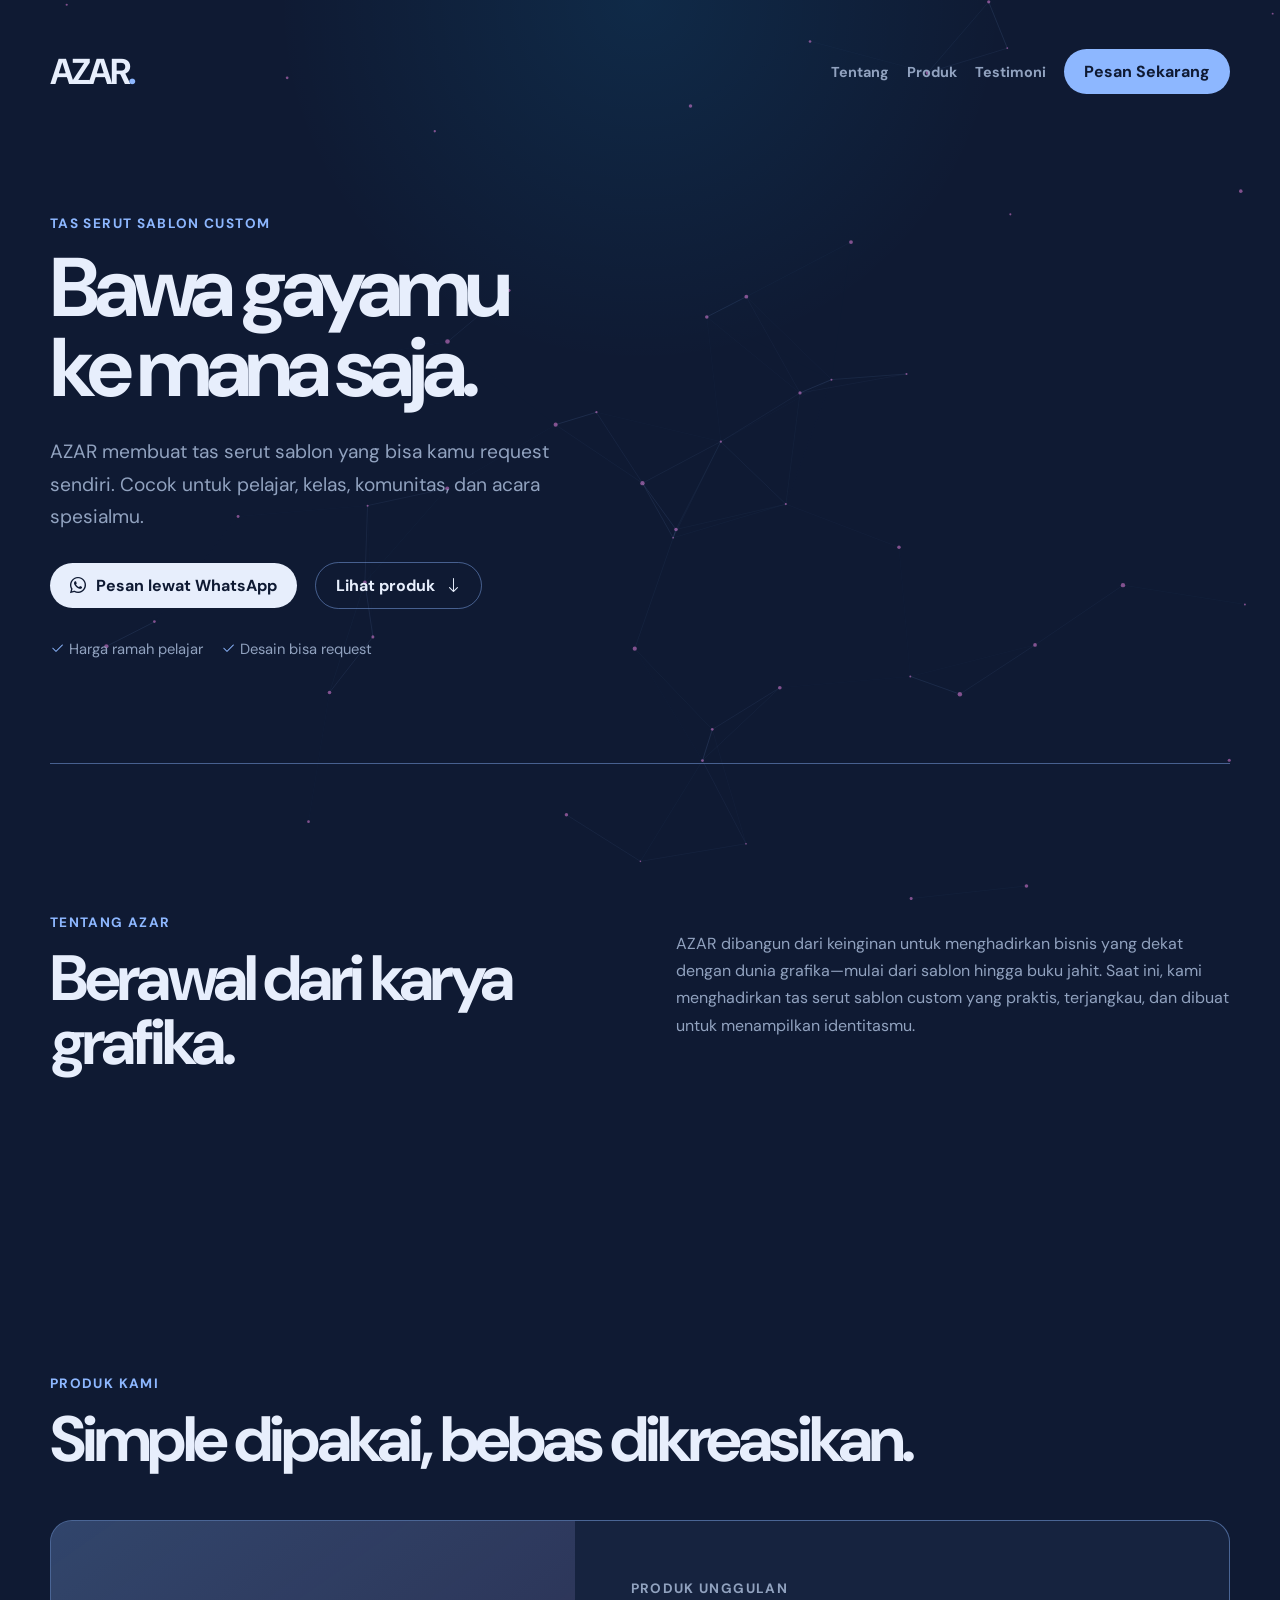
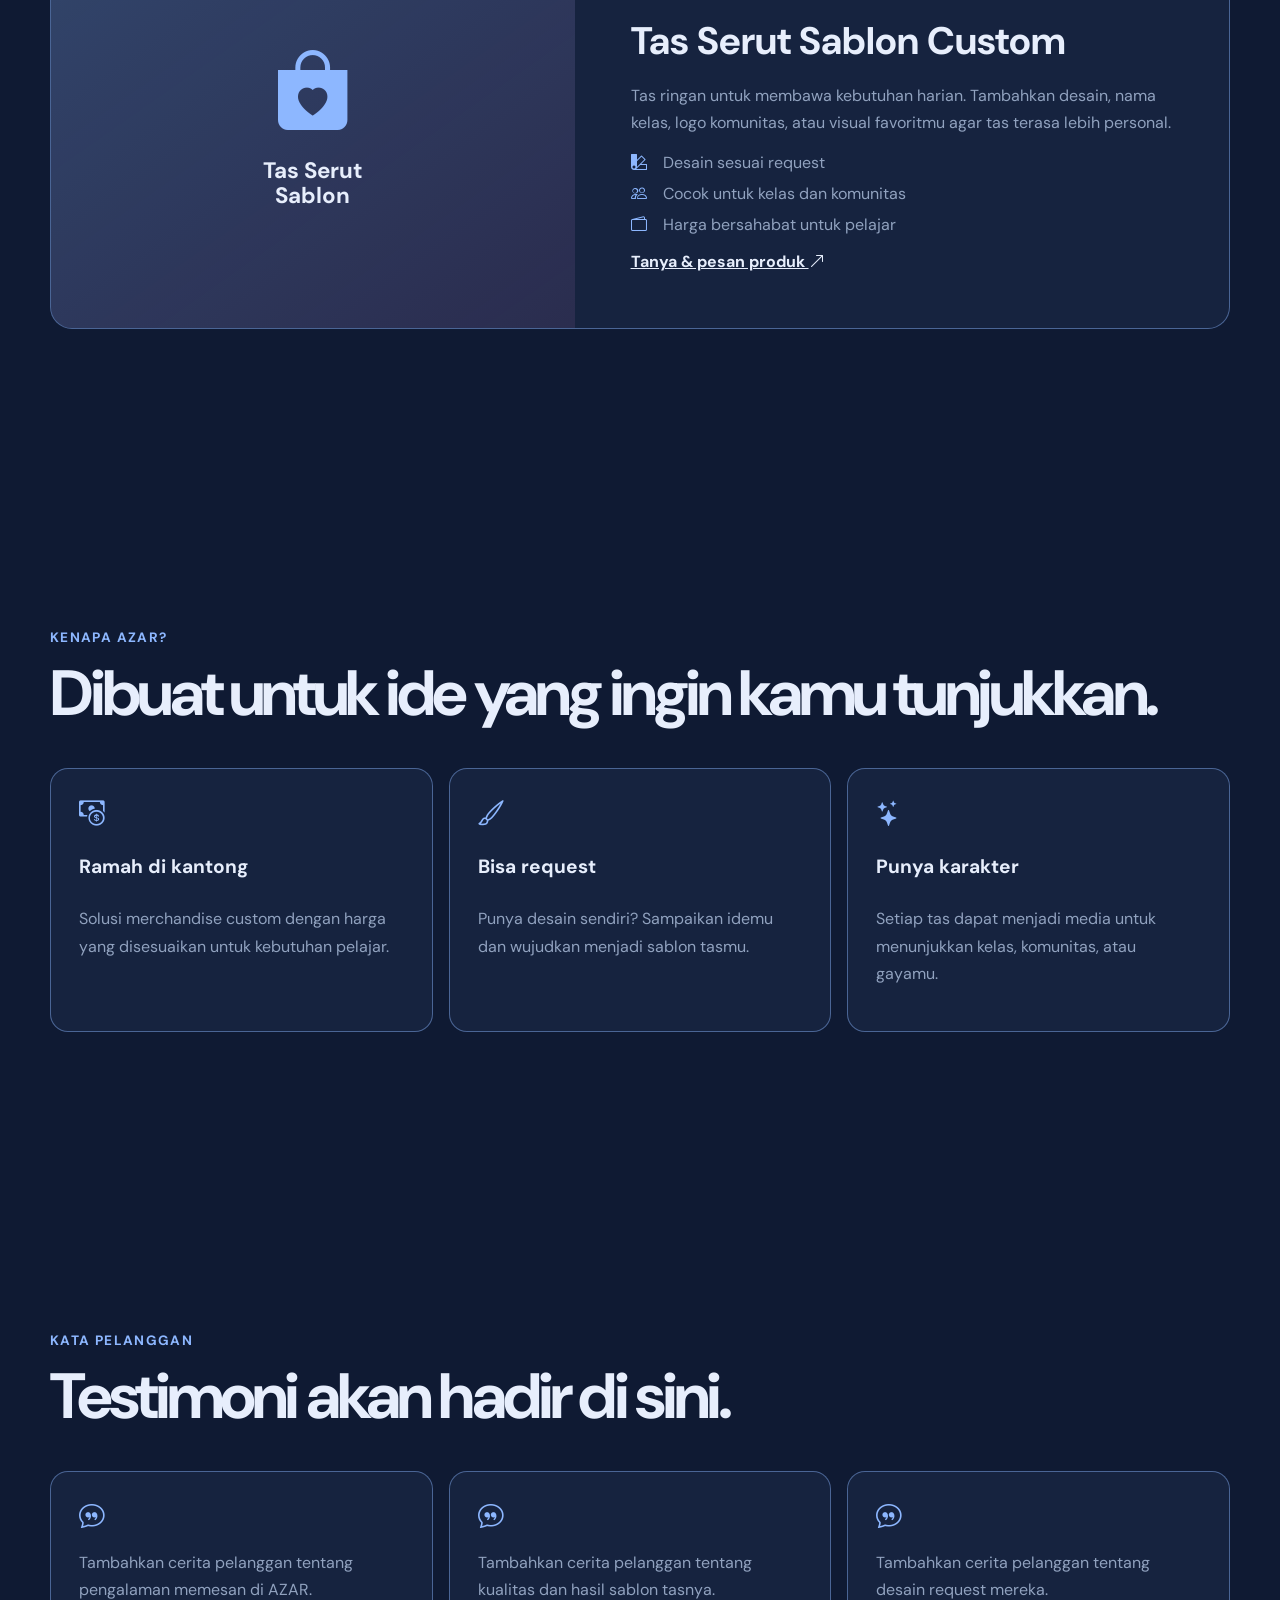
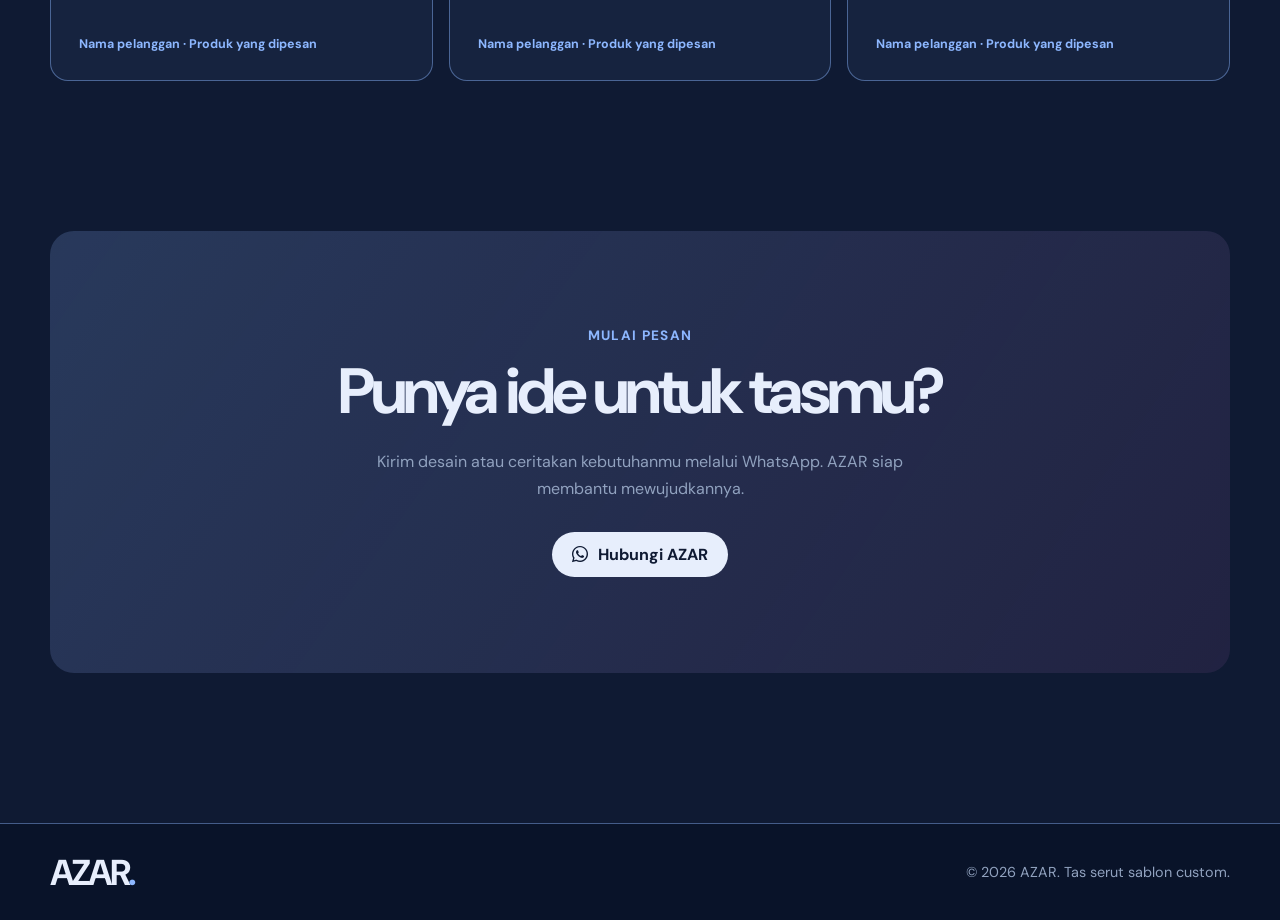
==== azar/index.html @ 1f80a258 "160926" ====
<!DOCTYPE html>
<html lang="id">
<head>
  <meta charset="UTF-8">
  <meta name="viewport" content="width=device-width, initial-scale=1.0">
  <meta name="description" content="AZAR — Tas serut sablon custom dengan harga ramah pelajar.">
  <link rel="icon" href="../img/XlogoPortofolio.svg">
  <link rel="preconnect" href="https://fonts.googleapis.com">
  <link rel="preconnect" href="https://fonts.gstatic.com" crossorigin>
  <link href="https://fonts.googleapis.com/css2?family=DM+Sans:wght@400;500;600;700&display=swap" rel="stylesheet">
  <link rel="stylesheet" href="https://cdn.jsdelivr.net/npm/bootstrap-icons@1.11.3/font/bootstrap-icons.min.css">
  <link rel="stylesheet" href="style.css">
  <title>AZAR — Tas Serut Sablon Custom</title>
</head>
<body>
  <canvas id="background-nodes" aria-hidden="true"></canvas>
  <header class="navbarcon">
    <a href="#beranda" class="brand-name" aria-label="AZAR beranda">AZAR<span>.</span></a>
    <nav class="navbar-actions" aria-label="Navigasi utama">
      <a class="nav-link" href="#tentang">Tentang</a>
      <a class="nav-link" href="#produk">Produk</a>
      <a class="nav-link" href="#testimoni">Testimoni</a>
      <a class="navbartext" href="https://wa.me/6280000000000" target="_blank" rel="noopener">Pesan Sekarang</a>
    </nav>
  </header>
  <main id="beranda">
    <section class="hero-promo">
      <div class="hero-promo__content">
        <p class="eyebrow">Tas serut sablon custom</p>
        <h1>Bawa gayamu<br>ke mana saja.</h1>
        <p class="description">AZAR membuat tas serut sablon yang bisa kamu request sendiri. Cocok untuk pelajar, kelas, komunitas, dan acara spesialmu.</p>
        <div class="actions"><a class="button-primary" href="https://wa.me/6280000000000" target="_blank" rel="noopener"><i class="bi bi-whatsapp"></i> Pesan lewat WhatsApp</a><a class="button-secondary" href="#produk">Lihat produk <i class="bi bi-arrow-down"></i></a></div>
        <ul class="points"><li><i class="bi bi-check2"></i> Harga ramah pelajar</li><li><i class="bi bi-check2"></i> Desain bisa request</li></ul>
      </div>
    </section>
    <section class="brand-story section" id="tentang"><div><p class="eyebrow">Tentang AZAR</p><h2>Berawal dari karya grafika.</h2></div><p>AZAR dibangun dari keinginan untuk menghadirkan bisnis yang dekat dengan dunia grafika—mulai dari sablon hingga buku jahit. Saat ini, kami menghadirkan tas serut sablon custom yang praktis, terjangkau, dan dibuat untuk menampilkan identitasmu.</p></section>
    <section class="section" id="produk"><p class="eyebrow">Produk kami</p><h2>Simple dipakai, bebas dikreasikan.</h2><div class="product-card"><div class="product-visual"><i class="bi bi-bag-heart-fill"></i><span>Tas Serut<br>Sablon</span></div><div class="product-content"><p class="eyebrow">Produk unggulan</p><h3>Tas Serut Sablon Custom</h3><p>Tas ringan untuk membawa kebutuhan harian. Tambahkan desain, nama kelas, logo komunitas, atau visual favoritmu agar tas terasa lebih personal.</p><ul><li><i class="bi bi-palette2"></i> Desain sesuai request</li><li><i class="bi bi-people"></i> Cocok untuk kelas dan komunitas</li><li><i class="bi bi-wallet2"></i> Harga bersahabat untuk pelajar</li></ul><a href="https://wa.me/6280000000000" target="_blank" rel="noopener">Tanya &amp; pesan produk <i class="bi bi-arrow-up-right"></i></a></div></div></section>
    <section class="section"><p class="eyebrow">Kenapa AZAR?</p><h2>Dibuat untuk ide yang ingin kamu tunjukkan.</h2><div class="grid benefits"><article><i class="bi bi-cash-coin"></i><h3>Ramah di kantong</h3><p>Solusi merchandise custom dengan harga yang disesuaikan untuk kebutuhan pelajar.</p></article><article><i class="bi bi-brush"></i><h3>Bisa request</h3><p>Punya desain sendiri? Sampaikan idemu dan wujudkan menjadi sablon tasmu.</p></article><article><i class="bi bi-stars"></i><h3>Punya karakter</h3><p>Setiap tas dapat menjadi media untuk menunjukkan kelas, komunitas, atau gayamu.</p></article></div></section>
    <section class="section testimonials" id="testimoni"><p class="eyebrow">Kata pelanggan</p><h2>Testimoni akan hadir di sini.</h2><div class="grid"><article><i class="bi bi-chat-quote"></i><p>Tambahkan cerita pelanggan tentang pengalaman memesan di AZAR.</p><span>Nama pelanggan · Produk yang dipesan</span></article><article><i class="bi bi-chat-quote"></i><p>Tambahkan cerita pelanggan tentang kualitas dan hasil sablon tasnya.</p><span>Nama pelanggan · Produk yang dipesan</span></article><article><i class="bi bi-chat-quote"></i><p>Tambahkan cerita pelanggan tentang desain request mereka.</p><span>Nama pelanggan · Produk yang dipesan</span></article></div></section>
    <section class="cta"><p class="eyebrow">Mulai pesan</p><h2>Punya ide untuk tasmu?</h2><p>Kirim desain atau ceritakan kebutuhanmu melalui WhatsApp. AZAR siap membantu mewujudkannya.</p><a class="button-primary" href="https://wa.me/6280000000000" target="_blank" rel="noopener"><i class="bi bi-whatsapp"></i> Hubungi AZAR</a></section>
  </main>
  <footer><div><a class="brand-name" href="#beranda">AZAR<span>.</span></a><p>© 2026 AZAR. Tas serut sablon custom.</p></div></footer>
  <script src="script.js"></script>
</body>
</html>
---- azar/style.css ----
:root{--bg:#0f1a33;--text:#e7eefc;--muted:#91a2bf;--accent:#8db7ff;--line:rgba(141,183,255,.45);font-family:"DM Sans",Arial,sans-serif}*{box-sizing:border-box}html{scroll-behavior:smooth}body{--scroll-y:0%;margin:0;color:var(--text);background:radial-gradient(520px circle at 50% var(--scroll-y),rgba(19,183,255,.1),transparent 70%),var(--bg);background-attachment:fixed}#background-nodes{position:fixed;inset:0;width:100%;height:100%;z-index:0;pointer-events:none}body>:not(#background-nodes){position:relative;z-index:1}.navbarcon,.hero-promo,.section,.cta,footer>div{width:min(1180px,calc(100% - 64px));margin-inline:auto}.navbarcon{padding:clamp(24px,4vw,48px) 0;display:flex;justify-content:space-between;align-items:center;gap:24px}.brand-name{color:var(--text);font-size:clamp(1.7rem,4vw,2.25rem);font-weight:700;letter-spacing:-.08em;text-decoration:none}.brand-name span,.eyebrow,.grid i,.points i{color:var(--accent)}.navbar-actions,.actions,.points{display:flex;align-items:center;gap:18px}.nav-link{color:var(--muted);font-size:.9rem;font-weight:700;text-decoration:none}.nav-link:hover{color:var(--text)}.navbartext,.button-primary,.button-secondary{display:inline-flex;align-items:center;justify-content:center;gap:10px;padding:12px 20px;border-radius:999px;font-weight:700;text-decoration:none}.navbartext{color:var(--bg);background:var(--accent)}.hero-promo{min-height:min(620px,calc(100vh - 130px));display:flex;align-items:center;padding:48px 0 80px}.hero-promo__content{max-width:760px}.eyebrow{margin:0 0 16px;font-size:.85rem;font-weight:700;letter-spacing:.1em;text-transform:uppercase}h1{margin:0;font-size:clamp(3.25rem,6.5vw,6.5rem);letter-spacing:-.075em;line-height:.96}.description{max-width:560px;margin:28px 0;color:var(--muted);font-size:clamp(1rem,1.7vw,1.2rem);line-height:1.7}.button-primary{color:var(--bg);background:var(--text)}.button-primary:hover{background:var(--accent)}.button-secondary{border:1px solid var(--line);color:var(--text)}.points{flex-wrap:wrap;padding:0;margin:30px 0 0;list-style:none;color:var(--muted);font-size:.92rem}.section{padding:clamp(80px,12vw,150px) 0}.section h2,.cta h2{margin:0;font-size:clamp(2.25rem,5vw,4.4rem);letter-spacing:-.06em;line-height:1}.brand-story{display:grid;grid-template-columns:.9fr 1fr;gap:clamp(36px,10vw,130px);border-top:1px solid var(--line)}.brand-story>p,.product-content>p,.grid p,.cta>p:not(.eyebrow){color:var(--muted);line-height:1.7}.product-card{display:grid;grid-template-columns:.8fr 1fr;margin-top:48px;overflow:hidden;border:1px solid var(--line);border-radius:22px;background:rgba(141,183,255,.06)}.product-visual{display:grid;min-height:360px;place-content:center;gap:14px;text-align:center;background:linear-gradient(145deg,rgba(141,183,255,.23),rgba(255,141,240,.09))}.product-visual i{color:var(--accent);font-size:5rem}.product-visual span{font-size:1.4rem;font-weight:700;line-height:1.1}.product-content{padding:clamp(28px,5vw,56px)}h3{font-size:clamp(1.5rem,3vw,2.6rem);margin:0}.product-content ul{display:grid;gap:10px;padding:0;list-style:none;color:var(--muted)}.product-content li i{display:inline-block;width:28px;color:var(--accent)}.product-content a{color:var(--text);font-weight:700}.grid{display:grid;grid-template-columns:repeat(3,1fr);gap:16px;margin-top:42px}.grid article{min-height:210px;padding:28px;border:1px solid var(--line);border-radius:18px;background:rgba(141,183,255,.06);display:flex;flex-direction:column}.grid i{font-size:1.6rem}.grid h3{margin:24px 0 10px;font-size:1.2rem}.grid span{margin-top:auto;color:var(--accent);font-size:.78rem;font-weight:700}.cta{margin-bottom:clamp(80px,12vw,150px);padding:clamp(48px,8vw,96px);border-radius:24px;background:linear-gradient(125deg,rgba(141,183,255,.2),rgba(255,141,240,.08));text-align:center}.cta>p:not(.eyebrow){max-width:570px;margin:24px auto 30px}footer{border-top:1px solid var(--line);background:rgba(4,12,30,.45)}footer>div{min-height:96px;display:flex;align-items:center;justify-content:space-between;gap:24px}footer p{color:var(--muted);font-size:.9rem}@media(max-width:760px){.navbarcon,.hero-promo,.section,.cta,footer>div{width:min(100% - 40px,620px)}.navbarcon{padding:24px 0}.nav-link{display:none}.hero-promo{min-height:auto;padding-top:48px}.brand-story,.product-card,.grid{grid-template-columns:1fr}.product-visual{min-height:250px}.cta{padding:40px 24px}footer>div{min-height:0;padding:24px 0;align-items:flex-start;flex-direction:column}}@media(max-width:380px){.navbarcon,.hero-promo,.section,.cta,footer>div{width:calc(100% - 32px)}}
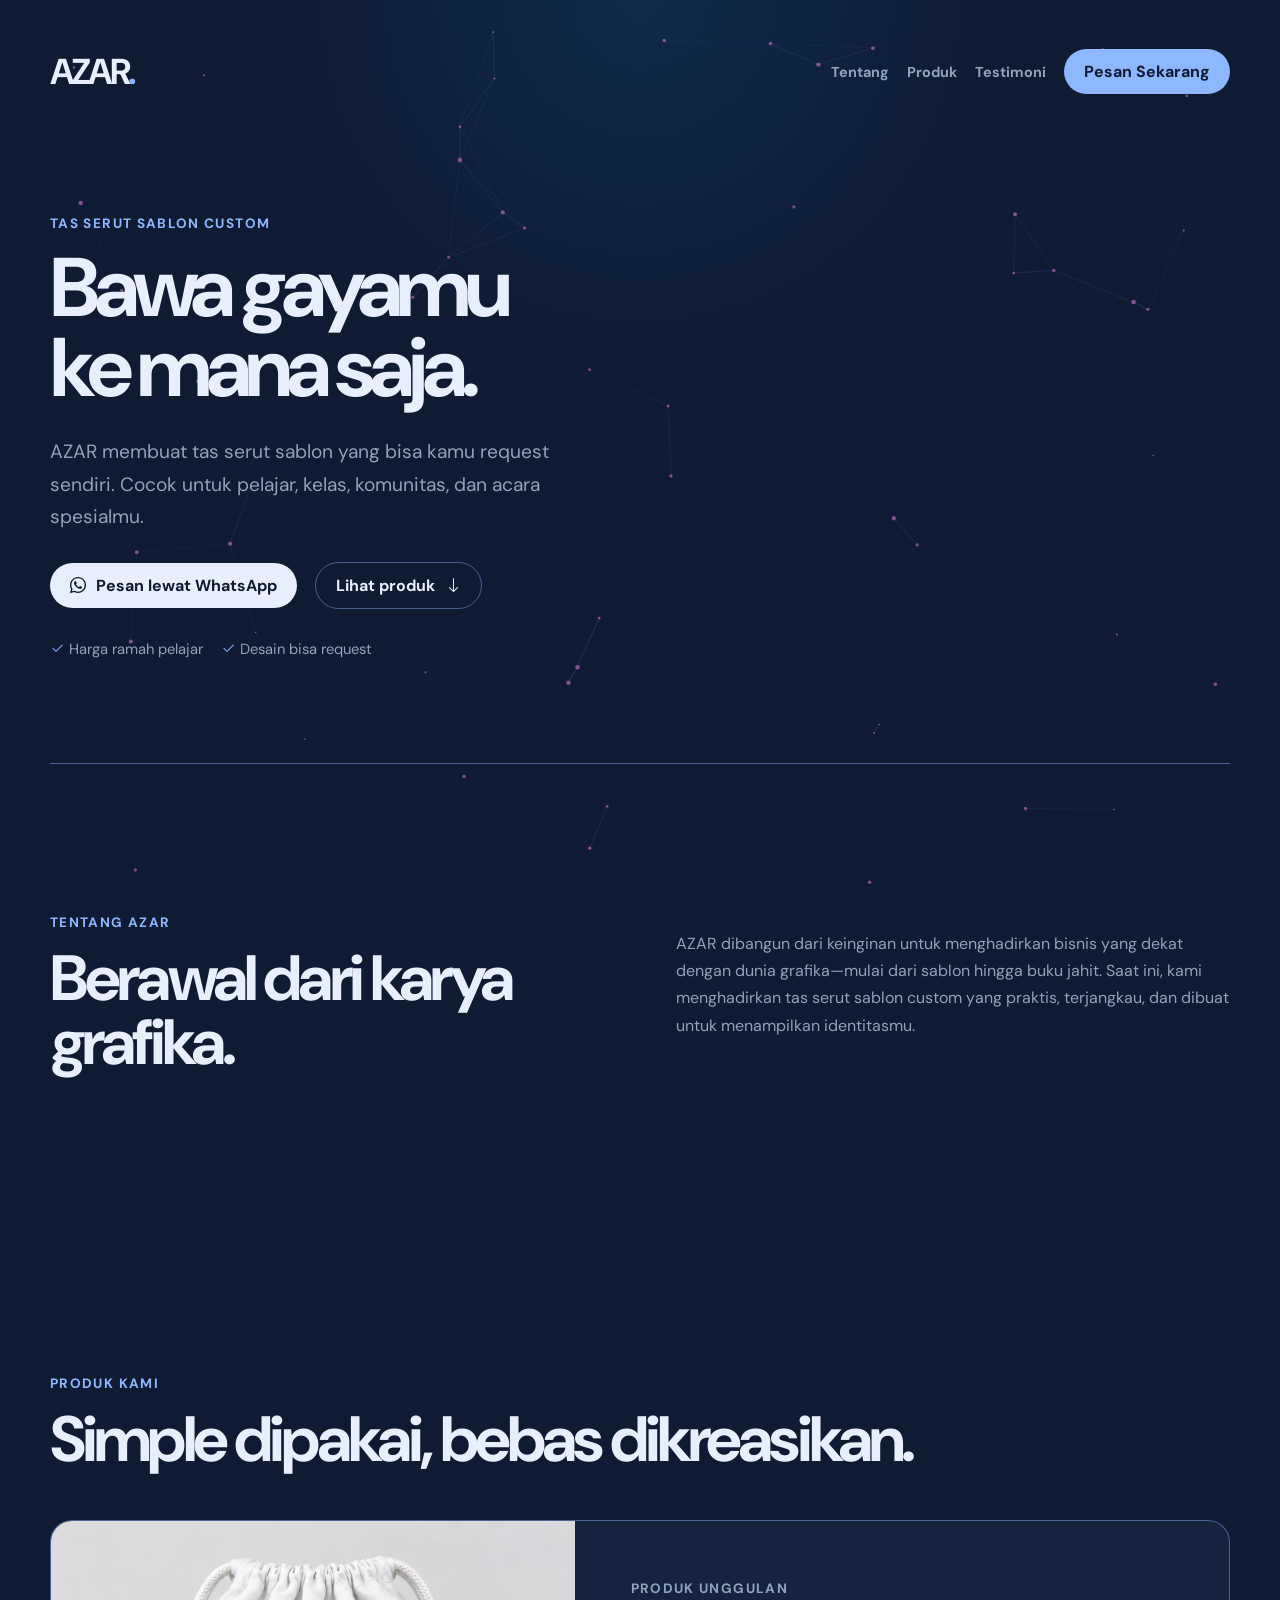
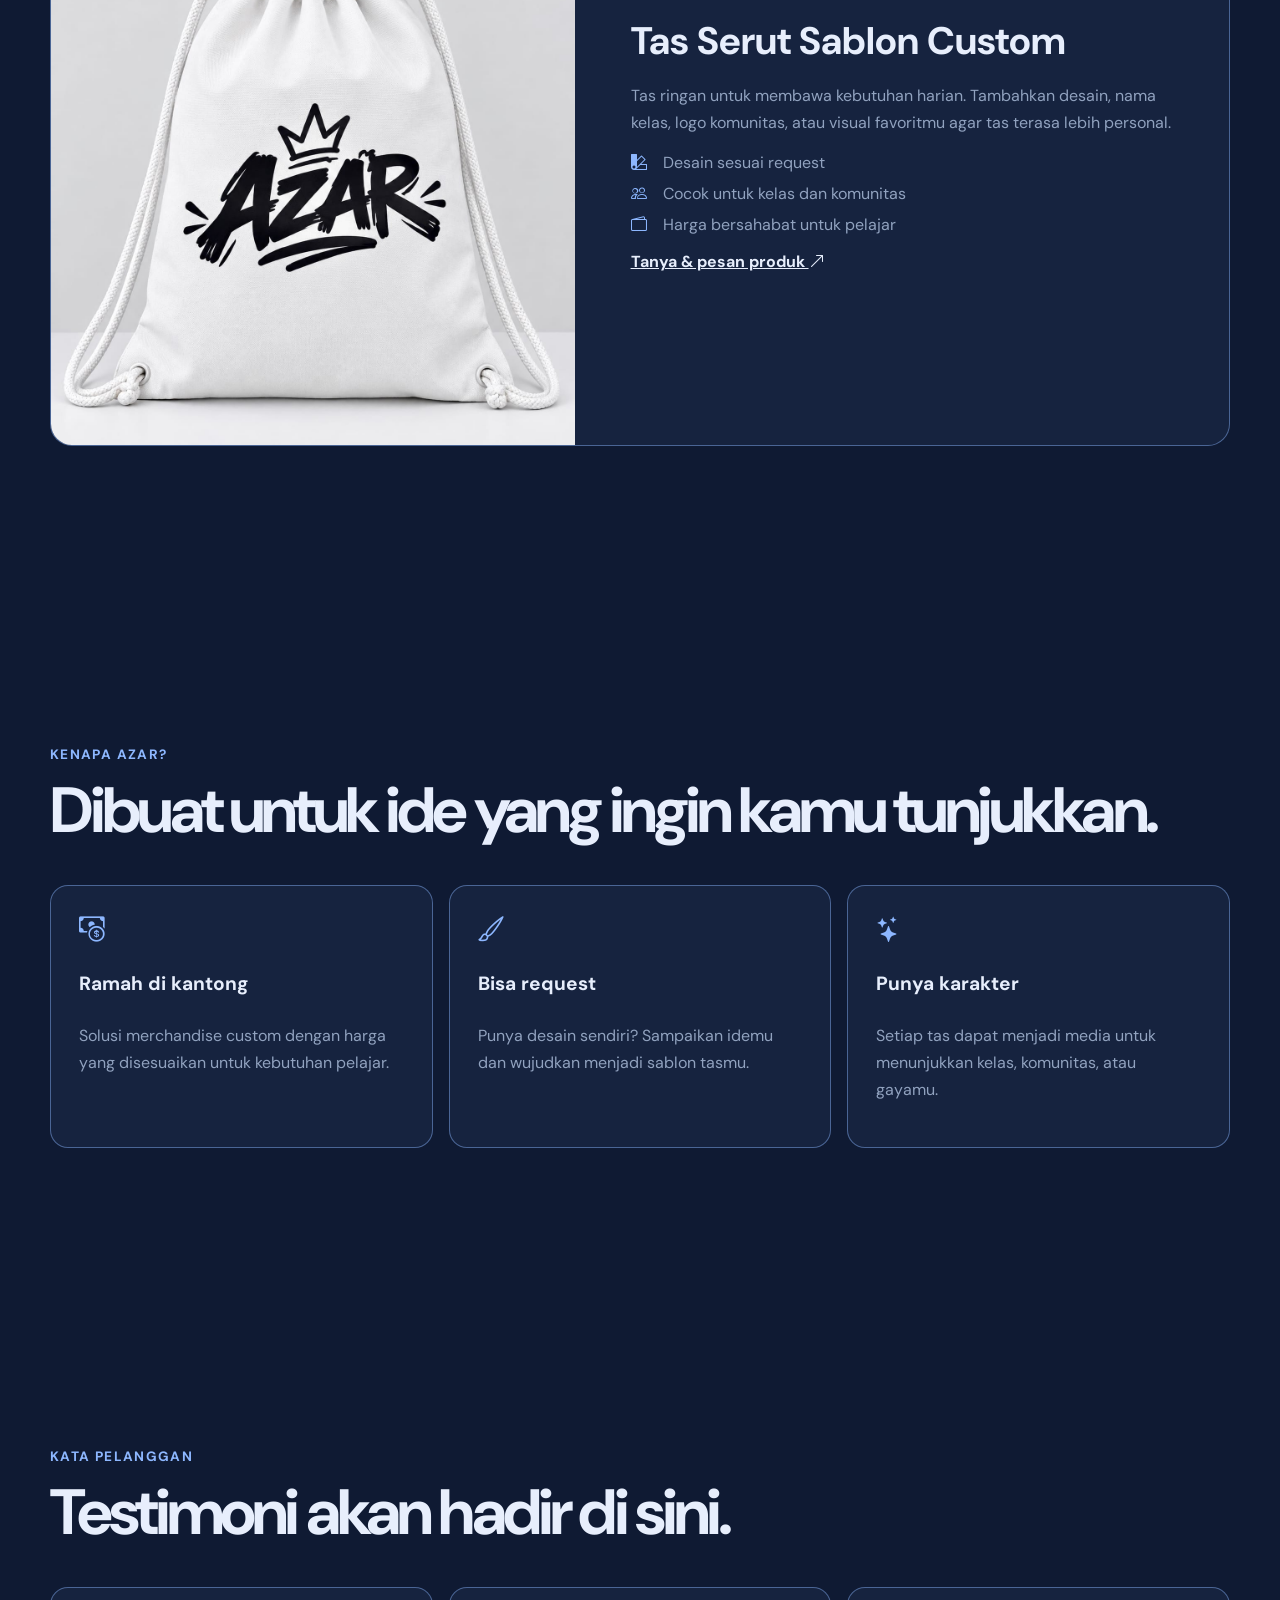
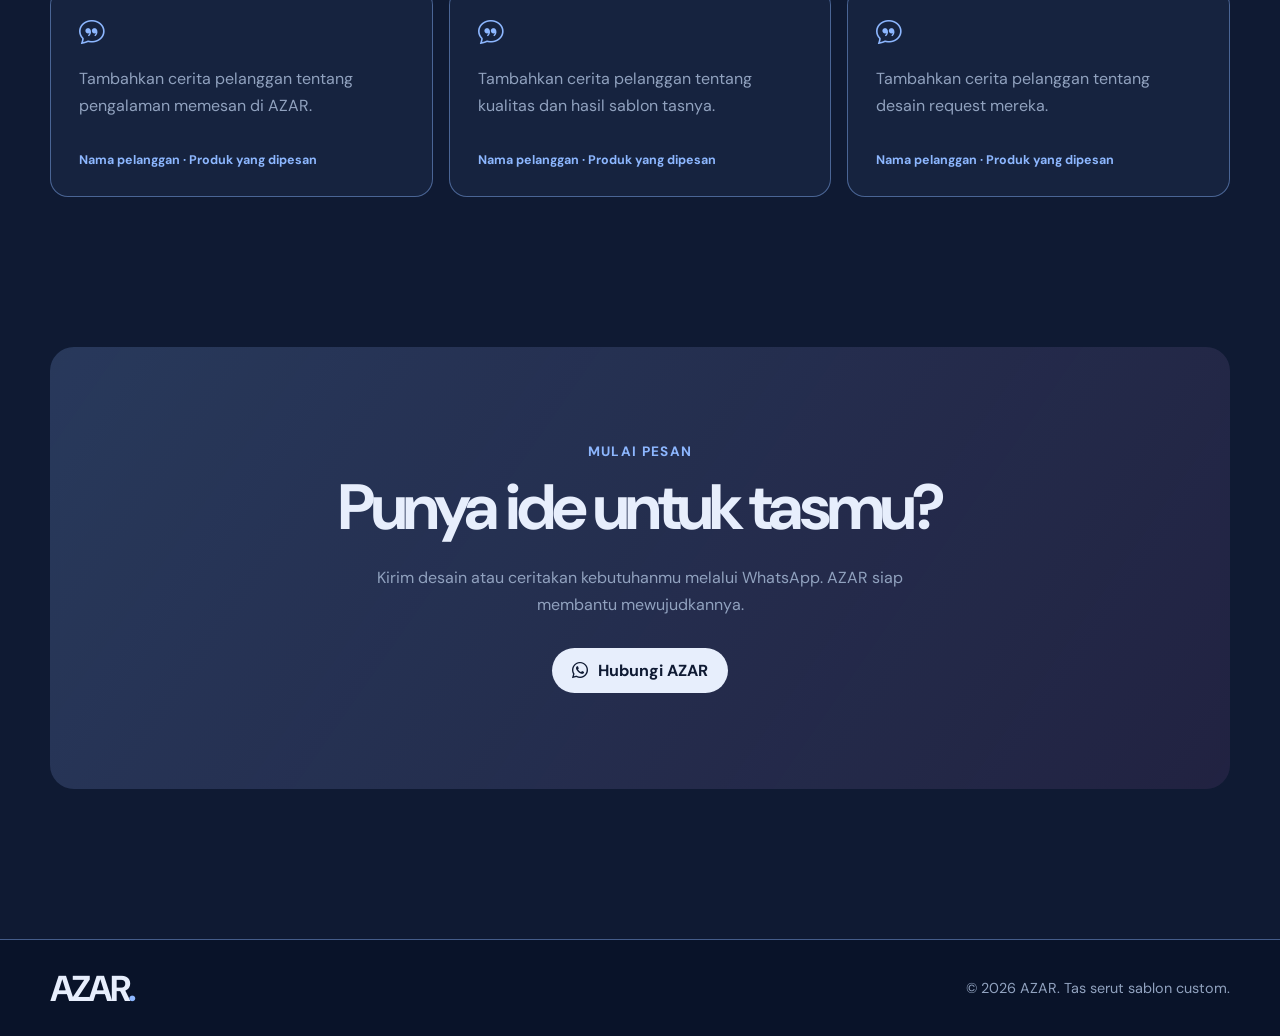
==== commit 4498146b: "1822" ====
--- a/azar/index.html
+++ b/azar/index.html
@@ -20,7 +20,7 @@
       <a class="nav-link" href="#tentang">Tentang</a>
       <a class="nav-link" href="#produk">Produk</a>
       <a class="nav-link" href="#testimoni">Testimoni</a>
-      <a class="navbartext" href="https://wa.me/6280000000000" target="_blank" rel="noopener">Pesan Sekarang</a>
+      <a class="navbartext" href="https://wa.me/62887435013823" target="_blank" rel="noopener">Pesan Sekarang</a>
     </nav>
   </header>
   <main id="beranda">
@@ -29,15 +29,15 @@
         <p class="eyebrow">Tas serut sablon custom</p>
         <h1>Bawa gayamu<br>ke mana saja.</h1>
         <p class="description">AZAR membuat tas serut sablon yang bisa kamu request sendiri. Cocok untuk pelajar, kelas, komunitas, dan acara spesialmu.</p>
-        <div class="actions"><a class="button-primary" href="https://wa.me/6280000000000" target="_blank" rel="noopener"><i class="bi bi-whatsapp"></i> Pesan lewat WhatsApp</a><a class="button-secondary" href="#produk">Lihat produk <i class="bi bi-arrow-down"></i></a></div>
+        <div class="actions"><a class="button-primary" href="https://wa.me/62887435013823" target="_blank" rel="noopener"><i class="bi bi-whatsapp"></i> Pesan lewat WhatsApp</a><a class="button-secondary" href="#produk">Lihat produk <i class="bi bi-arrow-down"></i></a></div>
         <ul class="points"><li><i class="bi bi-check2"></i> Harga ramah pelajar</li><li><i class="bi bi-check2"></i> Desain bisa request</li></ul>
       </div>
     </section>
     <section class="brand-story section" id="tentang"><div><p class="eyebrow">Tentang AZAR</p><h2>Berawal dari karya grafika.</h2></div><p>AZAR dibangun dari keinginan untuk menghadirkan bisnis yang dekat dengan dunia grafika—mulai dari sablon hingga buku jahit. Saat ini, kami menghadirkan tas serut sablon custom yang praktis, terjangkau, dan dibuat untuk menampilkan identitasmu.</p></section>
-    <section class="section" id="produk"><p class="eyebrow">Produk kami</p><h2>Simple dipakai, bebas dikreasikan.</h2><div class="product-card"><div class="product-visual"><i class="bi bi-bag-heart-fill"></i><span>Tas Serut<br>Sablon</span></div><div class="product-content"><p class="eyebrow">Produk unggulan</p><h3>Tas Serut Sablon Custom</h3><p>Tas ringan untuk membawa kebutuhan harian. Tambahkan desain, nama kelas, logo komunitas, atau visual favoritmu agar tas terasa lebih personal.</p><ul><li><i class="bi bi-palette2"></i> Desain sesuai request</li><li><i class="bi bi-people"></i> Cocok untuk kelas dan komunitas</li><li><i class="bi bi-wallet2"></i> Harga bersahabat untuk pelajar</li></ul><a href="https://wa.me/6280000000000" target="_blank" rel="noopener">Tanya &amp; pesan produk <i class="bi bi-arrow-up-right"></i></a></div></div></section>
+    <section class="section" id="produk"><p class="eyebrow">Produk kami</p><h2>Simple dipakai, bebas dikreasikan.</h2><div class="product-card"><div class="product-visual"><img src="../img/azartasserut.jpeg" alt="Tas serut sablon custom AZAR" style="width:100%; height:100%; object-fit:cover;"></div><div class="product-content"><p class="eyebrow">Produk unggulan</p><h3>Tas Serut Sablon Custom</h3><p>Tas ringan untuk membawa kebutuhan harian. Tambahkan desain, nama kelas, logo komunitas, atau visual favoritmu agar tas terasa lebih personal.</p><ul><li><i class="bi bi-palette2"></i> Desain sesuai request</li><li><i class="bi bi-people"></i> Cocok untuk kelas dan komunitas</li><li><i class="bi bi-wallet2"></i> Harga bersahabat untuk pelajar</li></ul><a href="https://wa.me/62887435013823" target="_blank" rel="noopener">Tanya &amp; pesan produk <i class="bi bi-arrow-up-right"></i></a></div></div></section>
     <section class="section"><p class="eyebrow">Kenapa AZAR?</p><h2>Dibuat untuk ide yang ingin kamu tunjukkan.</h2><div class="grid benefits"><article><i class="bi bi-cash-coin"></i><h3>Ramah di kantong</h3><p>Solusi merchandise custom dengan harga yang disesuaikan untuk kebutuhan pelajar.</p></article><article><i class="bi bi-brush"></i><h3>Bisa request</h3><p>Punya desain sendiri? Sampaikan idemu dan wujudkan menjadi sablon tasmu.</p></article><article><i class="bi bi-stars"></i><h3>Punya karakter</h3><p>Setiap tas dapat menjadi media untuk menunjukkan kelas, komunitas, atau gayamu.</p></article></div></section>
     <section class="section testimonials" id="testimoni"><p class="eyebrow">Kata pelanggan</p><h2>Testimoni akan hadir di sini.</h2><div class="grid"><article><i class="bi bi-chat-quote"></i><p>Tambahkan cerita pelanggan tentang pengalaman memesan di AZAR.</p><span>Nama pelanggan · Produk yang dipesan</span></article><article><i class="bi bi-chat-quote"></i><p>Tambahkan cerita pelanggan tentang kualitas dan hasil sablon tasnya.</p><span>Nama pelanggan · Produk yang dipesan</span></article><article><i class="bi bi-chat-quote"></i><p>Tambahkan cerita pelanggan tentang desain request mereka.</p><span>Nama pelanggan · Produk yang dipesan</span></article></div></section>
-    <section class="cta"><p class="eyebrow">Mulai pesan</p><h2>Punya ide untuk tasmu?</h2><p>Kirim desain atau ceritakan kebutuhanmu melalui WhatsApp. AZAR siap membantu mewujudkannya.</p><a class="button-primary" href="https://wa.me/6280000000000" target="_blank" rel="noopener"><i class="bi bi-whatsapp"></i> Hubungi AZAR</a></section>
+    <section class="cta"><p class="eyebrow">Mulai pesan</p><h2>Punya ide untuk tasmu?</h2><p>Kirim desain atau ceritakan kebutuhanmu melalui WhatsApp. AZAR siap membantu mewujudkannya.</p><a class="button-primary" href="https://wa.me/62887435013823" target="_blank" rel="noopener"><i class="bi bi-whatsapp"></i> Hubungi AZAR</a></section>
   </main>
   <footer><div><a class="brand-name" href="#beranda">AZAR<span>.</span></a><p>© 2026 AZAR. Tas serut sablon custom.</p></div></footer>
   <script src="script.js"></script>
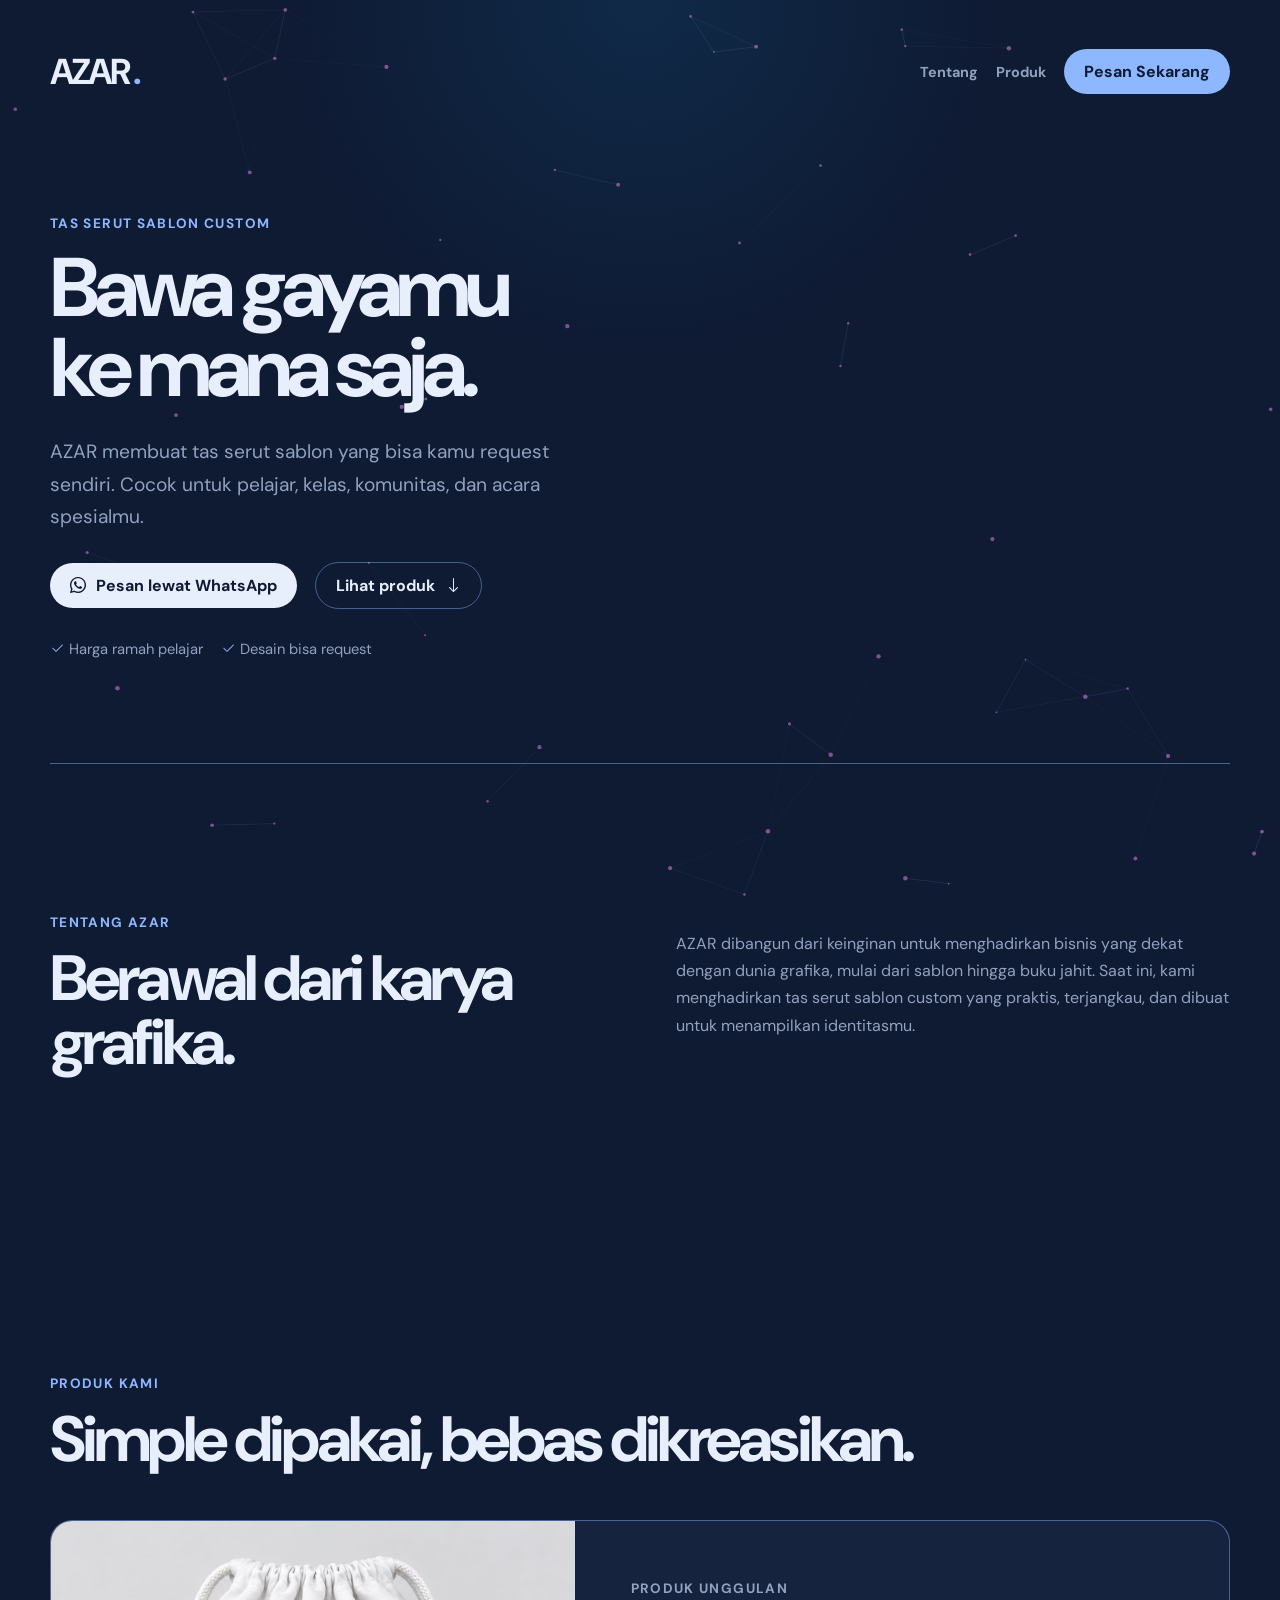
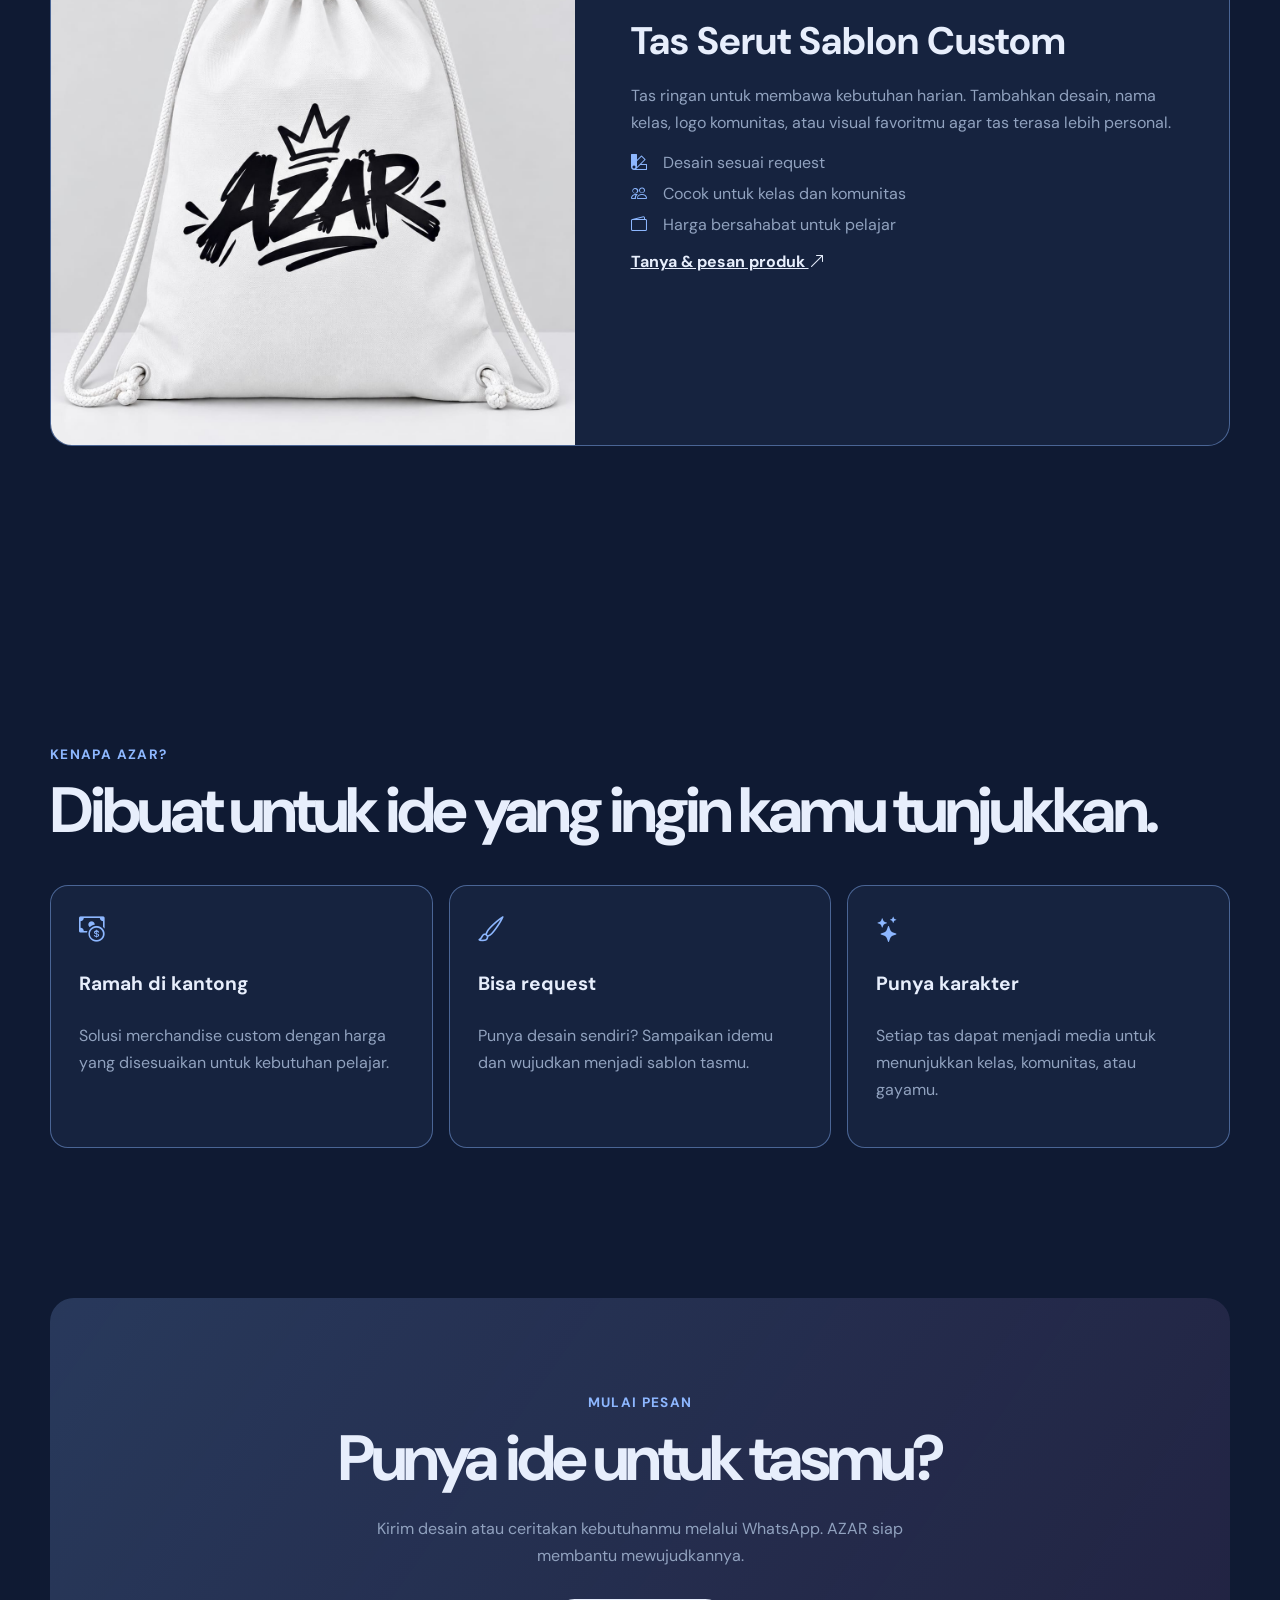
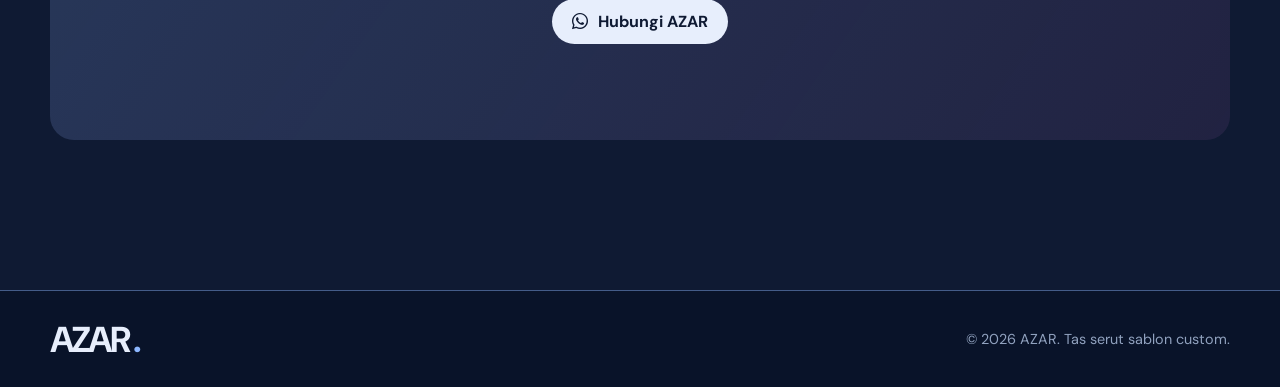
==== commit c22e159f: "1609261832" ====
--- a/azar/index.html
+++ b/azar/index.html
@@ -1,45 +1,215 @@
 <!DOCTYPE html>
 <html lang="id">
-<head>
-  <meta charset="UTF-8">
-  <meta name="viewport" content="width=device-width, initial-scale=1.0">
-  <meta name="description" content="AZAR — Tas serut sablon custom dengan harga ramah pelajar.">
-  <link rel="icon" href="../img/XlogoPortofolio.svg">
-  <link rel="preconnect" href="https://fonts.googleapis.com">
-  <link rel="preconnect" href="https://fonts.gstatic.com" crossorigin>
-  <link href="https://fonts.googleapis.com/css2?family=DM+Sans:wght@400;500;600;700&display=swap" rel="stylesheet">
-  <link rel="stylesheet" href="https://cdn.jsdelivr.net/npm/bootstrap-icons@1.11.3/font/bootstrap-icons.min.css">
-  <link rel="stylesheet" href="style.css">
-  <title>AZAR — Tas Serut Sablon Custom</title>
-</head>
-<body>
-  <canvas id="background-nodes" aria-hidden="true"></canvas>
-  <header class="navbarcon">
-    <a href="#beranda" class="brand-name" aria-label="AZAR beranda">AZAR<span>.</span></a>
-    <nav class="navbar-actions" aria-label="Navigasi utama">
-      <a class="nav-link" href="#tentang">Tentang</a>
-      <a class="nav-link" href="#produk">Produk</a>
-      <a class="nav-link" href="#testimoni">Testimoni</a>
-      <a class="navbartext" href="https://wa.me/62887435013823" target="_blank" rel="noopener">Pesan Sekarang</a>
-    </nav>
-  </header>
-  <main id="beranda">
-    <section class="hero-promo">
-      <div class="hero-promo__content">
-        <p class="eyebrow">Tas serut sablon custom</p>
-        <h1>Bawa gayamu<br>ke mana saja.</h1>
-        <p class="description">AZAR membuat tas serut sablon yang bisa kamu request sendiri. Cocok untuk pelajar, kelas, komunitas, dan acara spesialmu.</p>
-        <div class="actions"><a class="button-primary" href="https://wa.me/62887435013823" target="_blank" rel="noopener"><i class="bi bi-whatsapp"></i> Pesan lewat WhatsApp</a><a class="button-secondary" href="#produk">Lihat produk <i class="bi bi-arrow-down"></i></a></div>
-        <ul class="points"><li><i class="bi bi-check2"></i> Harga ramah pelajar</li><li><i class="bi bi-check2"></i> Desain bisa request</li></ul>
+  <head>
+    <meta charset="UTF-8">
+    <meta name="viewport" content="width=device-width, initial-scale=1.0">
+    <meta name="description" content="AZAR — Tas serut sablon custom dengan harga ramah pelajar.">
+    <link rel="icon" href="../img/XlogoPortofolio.svg">
+    <link rel="preconnect" href="https://fonts.googleapis.com">
+    <link rel="preconnect" href="https://fonts.gstatic.com" crossorigin>
+    <link href="https://fonts.googleapis.com/css2?family=DM+Sans:wght@400;500;600;700&display=swap" rel="stylesheet">
+    <link rel="stylesheet" href="https://cdn.jsdelivr.net/npm/bootstrap-icons@1.11.3/font/bootstrap-icons.min.css">
+    <link rel="stylesheet" href="style.css">
+    <title>
+      AZAR — Tas Serut Sablon Custom
+    </title>
+  </head>
+  <body>
+    <canvas id="background-nodes" aria-hidden="true">
+    </canvas>
+    <header class="navbarcon">
+      <a href="#beranda" class="brand-name" aria-label="AZAR beranda">
+        AZAR
+        <span>
+          .
+        </span>
+      </a>
+      <nav class="navbar-actions" aria-label="Navigasi utama">
+        <a class="nav-link" href="#tentang">
+          Tentang
+        </a>
+        <a class="nav-link" href="#produk">
+          Produk
+        </a>
+        <!-- Tautan testimoni diaktifkan kembali saat ulasan pelanggan sudah tersedia. -->
+        <a class="navbartext" href="https://wa.me/62887435013823" target="_blank" rel="noopener">
+          Pesan Sekarang
+        </a>
+      </nav>
+    </header>
+    <main id="beranda">
+      <section class="hero-promo">
+        <div class="hero-promo__content">
+          <p class="eyebrow">
+            Tas serut sablon custom
+          </p>
+          <h1>
+            Bawa gayamu
+            <br>
+            ke mana saja.
+          </h1>
+          <p class="description">
+            AZAR membuat tas serut sablon yang bisa kamu request sendiri. Cocok untuk pelajar, kelas, komunitas, dan acara spesialmu.
+          </p>
+          <div class="actions">
+            <a class="button-primary" href="https://wa.me/62887435013823" target="_blank" rel="noopener">
+              <i class="bi bi-whatsapp">
+              </i>
+              Pesan lewat WhatsApp
+            </a>
+            <a class="button-secondary" href="#produk">
+              Lihat produk
+              <i class="bi bi-arrow-down">
+              </i>
+            </a>
+          </div>
+          <ul class="points">
+            <li>
+              <i class="bi bi-check2">
+              </i>
+              Harga ramah pelajar
+            </li>
+            <li>
+              <i class="bi bi-check2">
+              </i>
+              Desain bisa request
+            </li>
+          </ul>
+        </div>
+      </section>
+      <section class="brand-story section" id="tentang">
+        <div>
+          <p class="eyebrow">
+            Tentang AZAR
+          </p>
+          <h2>
+            Berawal dari karya grafika.
+          </h2>
+        </div>
+        <p>
+          AZAR dibangun dari keinginan untuk menghadirkan bisnis yang dekat dengan dunia grafika, mulai dari sablon hingga buku jahit. Saat ini, kami menghadirkan tas serut sablon custom yang praktis, terjangkau, dan dibuat untuk menampilkan identitasmu.
+        </p>
+      </section>
+      <section class="section" id="produk">
+        <p class="eyebrow">
+          Produk kami
+        </p>
+        <h2>
+          Simple dipakai, bebas dikreasikan.
+        </h2>
+        <div class="product-card">
+          <div class="product-visual">
+            <img src="../img/azartasserut.jpeg" alt="Tas serut sablon custom AZAR" style="width:100%; height:100%; object-fit:cover;">
+          </div>
+          <div class="product-content">
+            <p class="eyebrow">
+              Produk unggulan
+            </p>
+            <h3>
+              Tas Serut Sablon Custom
+            </h3>
+            <p>
+              Tas ringan untuk membawa kebutuhan harian. Tambahkan desain, nama kelas, logo komunitas, atau visual favoritmu agar tas terasa lebih personal.
+            </p>
+            <ul>
+              <li>
+                <i class="bi bi-palette2">
+                </i>
+                Desain sesuai request
+              </li>
+              <li>
+                <i class="bi bi-people">
+                </i>
+                Cocok untuk kelas dan komunitas
+              </li>
+              <li>
+                <i class="bi bi-wallet2">
+                </i>
+                Harga bersahabat untuk pelajar
+              </li>
+            </ul>
+            <a href="https://wa.me/62887435013823" target="_blank" rel="noopener">
+              Tanya &amp; pesan produk
+              <i class="bi bi-arrow-up-right">
+              </i>
+            </a>
+          </div>
+        </div>
+      </section>
+      <section class="section">
+        <p class="eyebrow">
+          Kenapa AZAR?
+        </p>
+        <h2>
+          Dibuat untuk ide yang ingin kamu tunjukkan.
+        </h2>
+        <div class="grid benefits">
+          <article>
+            <i class="bi bi-cash-coin">
+            </i>
+            <h3>
+              Ramah di kantong
+            </h3>
+            <p>
+              Solusi merchandise custom dengan harga yang disesuaikan untuk kebutuhan pelajar.
+            </p>
+          </article>
+          <article>
+            <i class="bi bi-brush">
+            </i>
+            <h3>
+              Bisa request
+            </h3>
+            <p>
+              Punya desain sendiri? Sampaikan idemu dan wujudkan menjadi sablon tasmu.
+            </p>
+          </article>
+          <article>
+            <i class="bi bi-stars">
+            </i>
+            <h3>
+              Punya karakter
+            </h3>
+            <p>
+              Setiap tas dapat menjadi media untuk menunjukkan kelas, komunitas, atau gayamu.
+            </p>
+          </article>
+        </div>
+      </section>
+      <!-- Bagian testimoni disembunyikan sementara hingga ulasan pelanggan tersedia.
+    <section class="section testimonials" id="testimoni"><p class="eyebrow">Kata pelanggan</p><h2>Testimoni akan hadir di sini.</h2><div class="grid"><article><i class="bi bi-chat-quote"></i><p>Tambahkan cerita pelanggan tentang pengalaman memesan di AZAR.</p><span>Nama pelanggan · Produk yang dipesan</span></article><article><i class="bi bi-chat-quote"></i><p>Tambahkan cerita pelanggan tentang kualitas dan hasil sablon tasnya.</p><span>Nama pelanggan · Produk yang dipesan</span></article><article><i class="bi bi-chat-quote"></i><p>Tambahkan cerita pelanggan tentang desain request mereka.</p><span>Nama pelanggan · Produk yang dipesan</span></article></div></section>
+    -->
+      <section class="cta">
+        <p class="eyebrow">
+          Mulai pesan
+        </p>
+        <h2>
+          Punya ide untuk tasmu?
+        </h2>
+        <p>
+          Kirim desain atau ceritakan kebutuhanmu melalui WhatsApp. AZAR siap membantu mewujudkannya.
+        </p>
+        <a class="button-primary" href="https://wa.me/62887435013823" target="_blank" rel="noopener">
+          <i class="bi bi-whatsapp">
+          </i>
+          Hubungi AZAR
+        </a>
+      </section>
+    </main>
+    <footer>
+      <div>
+        <a class="brand-name" href="#beranda">
+          AZAR
+          <span>
+            .
+          </span>
+        </a>
+        <p>
+          © 2026 AZAR. Tas serut sablon custom.
+        </p>
       </div>
-    </section>
-    <section class="brand-story section" id="tentang"><div><p class="eyebrow">Tentang AZAR</p><h2>Berawal dari karya grafika.</h2></div><p>AZAR dibangun dari keinginan untuk menghadirkan bisnis yang dekat dengan dunia grafika—mulai dari sablon hingga buku jahit. Saat ini, kami menghadirkan tas serut sablon custom yang praktis, terjangkau, dan dibuat untuk menampilkan identitasmu.</p></section>
-    <section class="section" id="produk"><p class="eyebrow">Produk kami</p><h2>Simple dipakai, bebas dikreasikan.</h2><div class="product-card"><div class="product-visual"><img src="../img/azartasserut.jpeg" alt="Tas serut sablon custom AZAR" style="width:100%; height:100%; object-fit:cover;"></div><div class="product-content"><p class="eyebrow">Produk unggulan</p><h3>Tas Serut Sablon Custom</h3><p>Tas ringan untuk membawa kebutuhan harian. Tambahkan desain, nama kelas, logo komunitas, atau visual favoritmu agar tas terasa lebih personal.</p><ul><li><i class="bi bi-palette2"></i> Desain sesuai request</li><li><i class="bi bi-people"></i> Cocok untuk kelas dan komunitas</li><li><i class="bi bi-wallet2"></i> Harga bersahabat untuk pelajar</li></ul><a href="https://wa.me/62887435013823" target="_blank" rel="noopener">Tanya &amp; pesan produk <i class="bi bi-arrow-up-right"></i></a></div></div></section>
-    <section class="section"><p class="eyebrow">Kenapa AZAR?</p><h2>Dibuat untuk ide yang ingin kamu tunjukkan.</h2><div class="grid benefits"><article><i class="bi bi-cash-coin"></i><h3>Ramah di kantong</h3><p>Solusi merchandise custom dengan harga yang disesuaikan untuk kebutuhan pelajar.</p></article><article><i class="bi bi-brush"></i><h3>Bisa request</h3><p>Punya desain sendiri? Sampaikan idemu dan wujudkan menjadi sablon tasmu.</p></article><article><i class="bi bi-stars"></i><h3>Punya karakter</h3><p>Setiap tas dapat menjadi media untuk menunjukkan kelas, komunitas, atau gayamu.</p></article></div></section>
-    <section class="section testimonials" id="testimoni"><p class="eyebrow">Kata pelanggan</p><h2>Testimoni akan hadir di sini.</h2><div class="grid"><article><i class="bi bi-chat-quote"></i><p>Tambahkan cerita pelanggan tentang pengalaman memesan di AZAR.</p><span>Nama pelanggan · Produk yang dipesan</span></article><article><i class="bi bi-chat-quote"></i><p>Tambahkan cerita pelanggan tentang kualitas dan hasil sablon tasnya.</p><span>Nama pelanggan · Produk yang dipesan</span></article><article><i class="bi bi-chat-quote"></i><p>Tambahkan cerita pelanggan tentang desain request mereka.</p><span>Nama pelanggan · Produk yang dipesan</span></article></div></section>
-    <section class="cta"><p class="eyebrow">Mulai pesan</p><h2>Punya ide untuk tasmu?</h2><p>Kirim desain atau ceritakan kebutuhanmu melalui WhatsApp. AZAR siap membantu mewujudkannya.</p><a class="button-primary" href="https://wa.me/62887435013823" target="_blank" rel="noopener"><i class="bi bi-whatsapp"></i> Hubungi AZAR</a></section>
-  </main>
-  <footer><div><a class="brand-name" href="#beranda">AZAR<span>.</span></a><p>© 2026 AZAR. Tas serut sablon custom.</p></div></footer>
-  <script src="script.js"></script>
-</body>
+    </footer>
+    <script src="script.js">
+    </script>
+  </body>
 </html>
